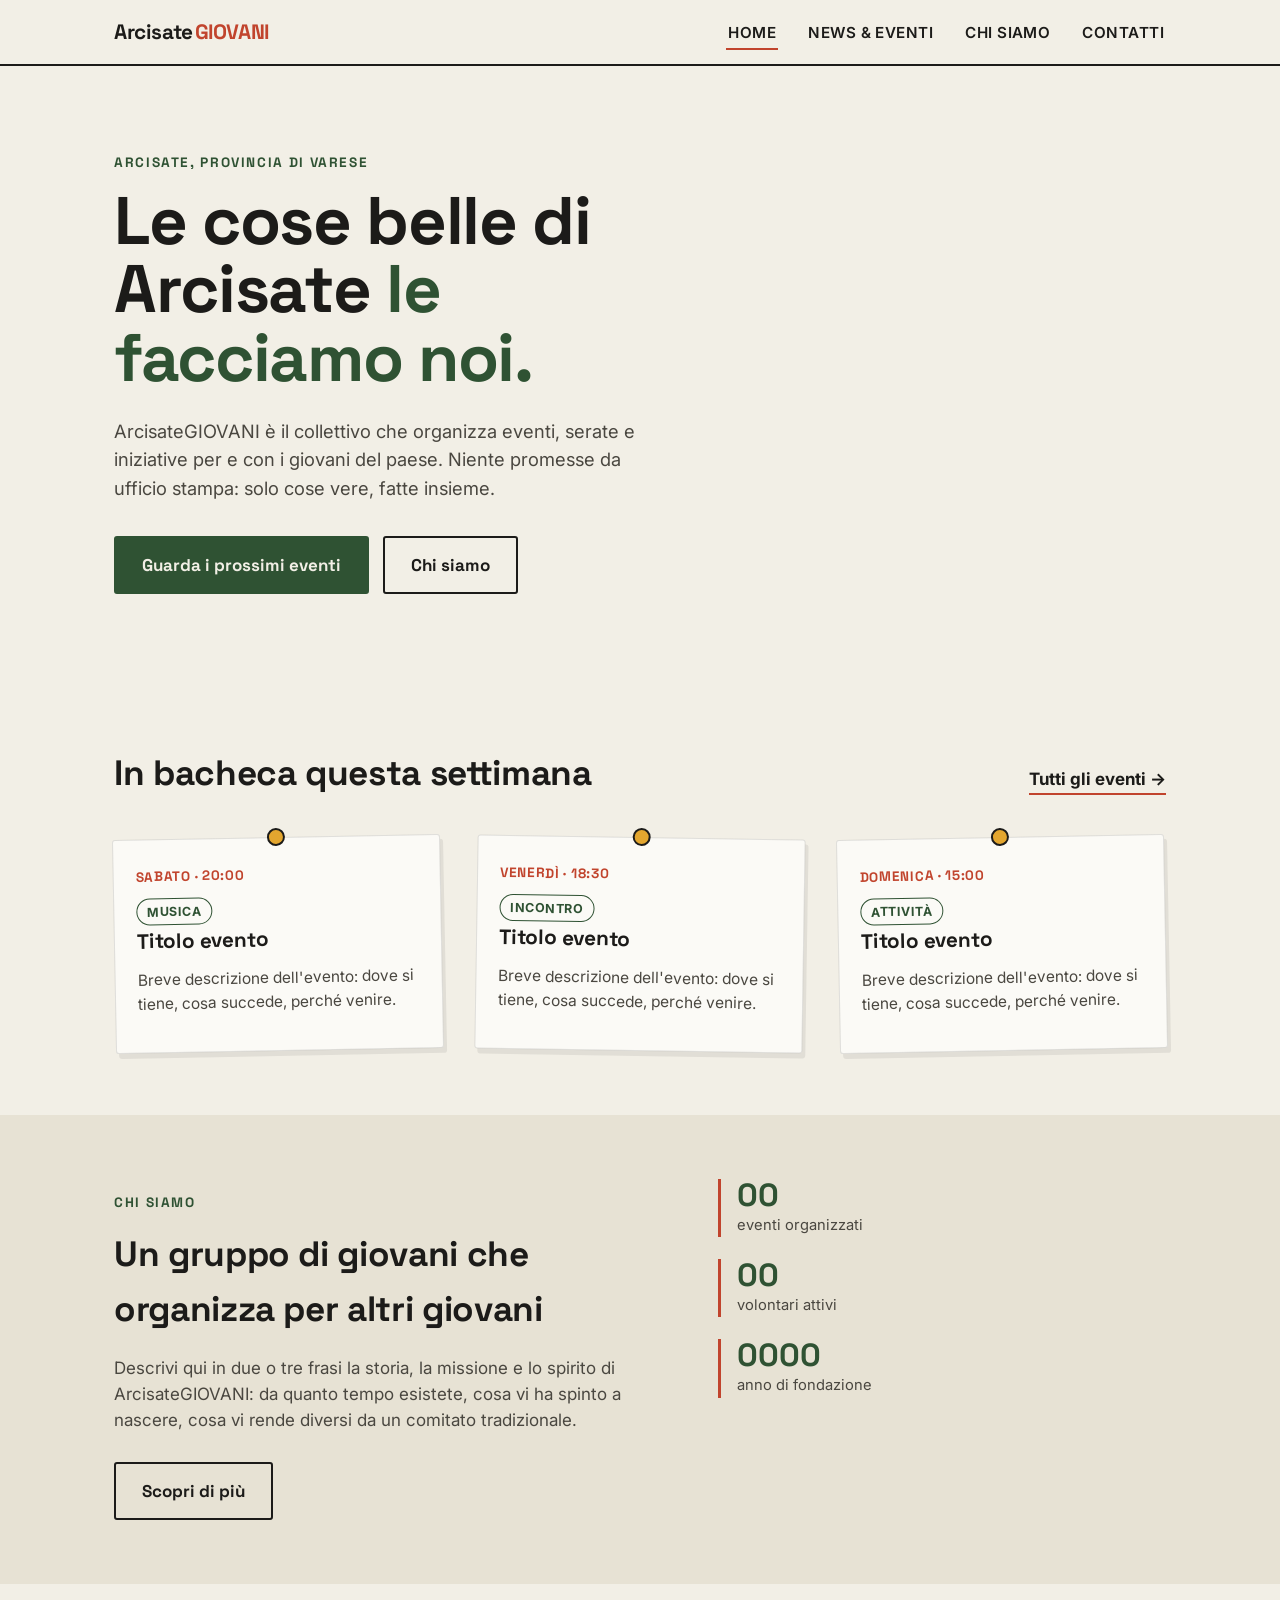
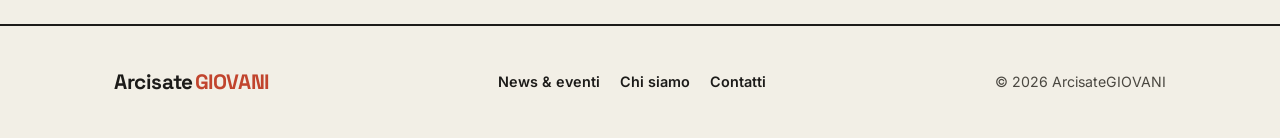
==== index.html @ 80490c34 "Add files via upload" ====
<!DOCTYPE html>
<html lang="it">
<head>
<meta charset="UTF-8">
<meta name="viewport" content="width=device-width, initial-scale=1.0">
<title>ArcisateGIOVANI — Associazione giovanile di Arcisate</title>
<meta name="description" content="ArcisateGIOVANI organizza eventi, iniziative culturali e attività per i giovani di Arcisate. Scopri i prossimi appuntamenti.">
<link rel="preconnect" href="https://fonts.googleapis.com">
<link href="https://fonts.googleapis.com/css2?family=Space+Grotesk:wght@500;700&family=Inter:wght@400;500;600&display=swap" rel="stylesheet">
<link rel="stylesheet" href="style.css">
</head>
<body>

<header class="site-header">
  <div class="wrap">
    <a href="index.html" class="logo">Arcisate<span>GIOVANI</span></a>
    <button class="nav-toggle" aria-expanded="false" aria-label="Apri menu">☰ Menu</button>
    <ul class="nav-links">
      <li><a href="index.html" aria-current="page">Home</a></li>
      <li><a href="blog.html">News & eventi</a></li>
      <li><a href="chi-siamo.html">Chi siamo</a></li>
      <li><a href="contatti.html">Contatti</a></li>
    </ul>
  </div>
</header>

<section class="hero">
  <div class="wrap">
    <p class="eyebrow">Arcisate, provincia di Varese</p>
    <h1>Le cose belle di Arcisate <em>le facciamo noi.</em></h1>
    <p class="lead">ArcisateGIOVANI è il collettivo che organizza eventi, serate e iniziative per e con i giovani del paese. Niente promesse da ufficio stampa: solo cose vere, fatte insieme.</p>
    <div class="btn-row">
      <a href="blog.html" class="btn btn-primary">Guarda i prossimi eventi</a>
      <a href="chi-siamo.html" class="btn btn-secondary">Chi siamo</a>
    </div>
  </div>
</section>

<section>
  <div class="wrap">
    <div class="section-head">
      <h2>In bacheca questa settimana</h2>
      <a href="blog.html" class="see-all">Tutti gli eventi →</a>
    </div>
    <div class="board">

      <article class="flyer">
        <span class="pin"></span>
        <div class="date">Sabato · 20:00</div>
        <span class="tag">Musica</span>
        <h3>Titolo evento</h3>
        <p>Breve descrizione dell'evento: dove si tiene, cosa succede, perché venire.</p>
      </article>

      <article class="flyer">
        <span class="pin"></span>
        <div class="date">Venerdì · 18:30</div>
        <span class="tag">Incontro</span>
        <h3>Titolo evento</h3>
        <p>Breve descrizione dell'evento: dove si tiene, cosa succede, perché venire.</p>
      </article>

      <article class="flyer">
        <span class="pin"></span>
        <div class="date">Domenica · 15:00</div>
        <span class="tag">Attività</span>
        <h3>Titolo evento</h3>
        <p>Breve descrizione dell'evento: dove si tiene, cosa succede, perché venire.</p>
      </article>

    </div>
  </div>
</section>

<section class="alt">
  <div class="wrap about-grid">
    <div>
      <p class="eyebrow" style="font-family:var(--display); text-transform:uppercase; letter-spacing:.12em; font-size:.85rem; color:var(--pine); font-weight:700; margin-bottom:14px;">Chi siamo</p>
      <h2 style="font-family:var(--display); font-size:clamp(1.6rem,3vw,2.2rem); margin:0 0 18px; letter-spacing:-0.01em;">Un gruppo di giovani che organizza per altri giovani</h2>
      <p style="color:var(--ink-soft); max-width:52ch; margin-bottom:28px;">Descrivi qui in due o tre frasi la storia, la missione e lo spirito di ArcisateGIOVANI: da quanto tempo esistete, cosa vi ha spinto a nascere, cosa vi rende diversi da un comitato tradizionale.</p>
      <a href="chi-siamo.html" class="btn btn-secondary">Scopri di più</a>
    </div>
    <ul class="stat-list">
      <li><span class="num">00</span><span class="label">eventi organizzati</span></li>
      <li><span class="num">00</span><span class="label">volontari attivi</span></li>
      <li><span class="num">0000</span><span class="label">anno di fondazione</span></li>
    </ul>
  </div>
</section>

<footer class="site-footer">
  <div class="wrap">
    <a href="index.html" class="logo">Arcisate<span>GIOVANI</span></a>
    <ul class="foot-nav">
      <li><a href="blog.html">News & eventi</a></li>
      <li><a href="chi-siamo.html">Chi siamo</a></li>
      <li><a href="contatti.html">Contatti</a></li>
    </ul>
    <small>© <span id="year"></span> ArcisateGIOVANI</small>
  </div>
</footer>

<script src="script.js"></script>
<script>document.getElementById('year').textContent = new Date().getFullYear();</script>
</body>
</html>
---- style.css ----
/* ============================================
   ArcisateGIOVANI — design tokens
   ============================================ */
:root {
  --paper: #F2EFE6;
  --paper-dark: #E7E2D4;
  --ink: #1C1B19;
  --ink-soft: #4A4740;
  --pine: #2F5233;
  --pine-dark: #223D27;
  --poppy: #C1442D;
  --mustard: #E3A62F;
  --line: rgba(28, 27, 25, 0.12);

  --display: 'Space Grotesk', 'Arial Narrow', sans-serif;
  --body: 'Inter', -apple-system, BlinkMacSystemFont, sans-serif;

  --radius: 3px;
  --max: 1100px;
}

* { box-sizing: border-box; }

html { scroll-behavior: smooth; }

body {
  margin: 0;
  background: var(--paper);
  color: var(--ink);
  font-family: var(--body);
  font-size: 17px;
  line-height: 1.55;
  -webkit-font-smoothing: antialiased;
}

@media (prefers-reduced-motion: reduce) {
  html { scroll-behavior: auto; }
  * { animation: none !important; transition: none !important; }
}

img { max-width: 100%; display: block; }

a { color: inherit; }

.wrap {
  max-width: var(--max);
  margin: 0 auto;
  padding: 0 24px;
}

/* ---------- Header ---------- */
.site-header {
  position: sticky;
  top: 0;
  z-index: 50;
  background: var(--paper);
  border-bottom: 2px solid var(--ink);
}

.site-header .wrap {
  display: flex;
  align-items: center;
  justify-content: space-between;
  padding-top: 16px;
  padding-bottom: 16px;
}

.logo {
  font-family: var(--display);
  font-weight: 700;
  font-size: 1.3rem;
  letter-spacing: -0.02em;
  text-decoration: none;
  color: var(--ink);
  display: flex;
  align-items: baseline;
  gap: 2px;
}

.logo span { color: var(--poppy); }

.nav-links {
  display: flex;
  gap: 28px;
  list-style: none;
  margin: 0;
  padding: 0;
}

.nav-links a {
  text-decoration: none;
  font-weight: 600;
  font-size: 0.95rem;
  text-transform: uppercase;
  letter-spacing: 0.03em;
  padding: 6px 2px;
  border-bottom: 2px solid transparent;
  transition: border-color 0.15s ease;
}

.nav-links a:hover,
.nav-links a[aria-current="page"] {
  border-color: var(--poppy);
}

.nav-toggle {
  display: none;
  background: none;
  border: 2px solid var(--ink);
  border-radius: var(--radius);
  padding: 8px 10px;
  cursor: pointer;
  font-family: var(--display);
  font-weight: 700;
}

@media (max-width: 720px) {
  .nav-toggle { display: block; }
  .nav-links {
    position: absolute;
    top: 100%;
    left: 0;
    right: 0;
    background: var(--paper);
    flex-direction: column;
    gap: 0;
    border-bottom: 2px solid var(--ink);
    max-height: 0;
    overflow: hidden;
    transition: max-height 0.25s ease;
  }
  .nav-links.open { max-height: 300px; }
  .nav-links a {
    display: block;
    padding: 14px 24px;
    border-bottom: 1px solid var(--line);
    border-left: none;
  }
}

/* ---------- Hero ---------- */
.hero {
  padding: 72px 0 88px;
  position: relative;
  overflow: hidden;
}

.hero .eyebrow {
  font-family: var(--display);
  text-transform: uppercase;
  letter-spacing: 0.12em;
  font-size: 0.85rem;
  color: var(--pine);
  font-weight: 700;
  margin-bottom: 14px;
}

.hero h1 {
  font-family: var(--display);
  font-size: clamp(2.4rem, 6vw, 4.2rem);
  line-height: 1.02;
  letter-spacing: -0.02em;
  margin: 0 0 24px;
  max-width: 14ch;
}

.hero h1 em {
  font-style: normal;
  color: var(--pine);
}

.hero p.lead {
  max-width: 46ch;
  font-size: 1.15rem;
  color: var(--ink-soft);
  margin: 0 0 34px;
}

.btn-row { display: flex; gap: 14px; flex-wrap: wrap; }

.btn {
  display: inline-block;
  font-family: var(--display);
  font-weight: 700;
  text-decoration: none;
  padding: 14px 26px;
  border-radius: var(--radius);
  border: 2px solid var(--ink);
  transition: transform 0.12s ease, box-shadow 0.12s ease;
}

.btn-primary {
  background: var(--pine);
  color: var(--paper);
  border-color: var(--pine);
}

.btn-secondary { background: transparent; color: var(--ink); }

.btn:hover { transform: translate(-2px, -2px); box-shadow: 4px 4px 0 var(--ink); }
.btn-primary:hover { box-shadow: 4px 4px 0 var(--pine-dark); }

/* ---------- Section titles ---------- */
.section-head {
  display: flex;
  align-items: baseline;
  justify-content: space-between;
  margin-bottom: 36px;
  gap: 20px;
  flex-wrap: wrap;
}

.section-head h2 {
  font-family: var(--display);
  font-size: clamp(1.6rem, 3vw, 2.2rem);
  margin: 0;
  letter-spacing: -0.01em;
}

.section-head a.see-all {
  font-weight: 700;
  text-decoration: none;
  border-bottom: 2px solid var(--poppy);
  white-space: nowrap;
}

section { padding: 64px 0; }
section.alt { background: var(--paper-dark); }

/* ---------- Corkboard / event cards ---------- */
.board {
  display: grid;
  grid-template-columns: repeat(auto-fit, minmax(240px, 1fr));
  gap: 34px;
}

.flyer {
  background: #FBFAF6;
  border: 1px solid var(--line);
  border-radius: var(--radius);
  padding: 26px 22px 22px;
  position: relative;
  box-shadow: 3px 5px 0 rgba(28,27,25,0.08);
  transition: transform 0.15s ease, box-shadow 0.15s ease;
}

.flyer:nth-child(odd) { transform: rotate(-1.1deg); }
.flyer:nth-child(even) { transform: rotate(0.9deg); }
.flyer:hover { transform: rotate(0deg) translateY(-4px); box-shadow: 5px 8px 0 rgba(28,27,25,0.12); }

.flyer .pin {
  position: absolute;
  top: -10px;
  left: 50%;
  transform: translateX(-50%);
  width: 18px;
  height: 18px;
  border-radius: 50%;
  background: var(--mustard);
  border: 2px solid var(--ink);
}

.flyer .date {
  font-family: var(--display);
  font-weight: 700;
  color: var(--poppy);
  text-transform: uppercase;
  font-size: 0.85rem;
  letter-spacing: 0.05em;
  margin-bottom: 10px;
}

.flyer h3 {
  font-family: var(--display);
  font-size: 1.3rem;
  margin: 0 0 10px;
  letter-spacing: -0.01em;
}

.flyer p {
  color: var(--ink-soft);
  font-size: 0.97rem;
  margin: 0 0 14px;
}

.flyer .tag {
  display: inline-block;
  font-size: 0.78rem;
  font-weight: 700;
  text-transform: uppercase;
  letter-spacing: 0.04em;
  color: var(--pine);
  border: 1.5px solid var(--pine);
  border-radius: 20px;
  padding: 3px 10px;
}

/* ---------- Chi siamo / about blocks ---------- */
.about-grid {
  display: grid;
  grid-template-columns: 1.1fr 0.9fr;
  gap: 56px;
  align-items: start;
}

@media (max-width: 800px) {
  .about-grid { grid-template-columns: 1fr; }
}

.stat-list { list-style: none; margin: 0; padding: 0; display: grid; gap: 22px; }
.stat-list li { border-left: 3px solid var(--poppy); padding-left: 16px; }
.stat-list .num {
  font-family: var(--display);
  font-size: 2rem;
  font-weight: 700;
  color: var(--pine);
  display: block;
  line-height: 1;
}
.stat-list .label { color: var(--ink-soft); font-size: 0.92rem; }

/* ---------- Contact ---------- */
.contact-grid {
  display: grid;
  grid-template-columns: 1fr 1fr;
  gap: 48px;
}

@media (max-width: 800px) {
  .contact-grid { grid-template-columns: 1fr; }
}

.field { margin-bottom: 18px; }
.field label {
  display: block;
  font-family: var(--display);
  font-weight: 700;
  font-size: 0.85rem;
  text-transform: uppercase;
  letter-spacing: 0.04em;
  margin-bottom: 6px;
}
.field input, .field textarea {
  width: 100%;
  font-family: var(--body);
  font-size: 1rem;
  padding: 12px 14px;
  border: 2px solid var(--ink);
  border-radius: var(--radius);
  background: #FBFAF6;
  color: var(--ink);
}
.field textarea { resize: vertical; min-height: 120px; }

.contact-info { display: grid; gap: 26px; }
.contact-info h3 {
  font-family: var(--display);
  margin: 0 0 6px;
  font-size: 1.1rem;
}
.contact-info p { margin: 0; color: var(--ink-soft); }
.contact-info a { text-decoration: none; border-bottom: 2px solid var(--poppy); font-weight: 600; }

/* ---------- Footer ---------- */
.site-footer {
  border-top: 2px solid var(--ink);
  padding: 40px 0;
  margin-top: 40px;
}
.site-footer .wrap {
  display: flex;
  justify-content: space-between;
  align-items: center;
  flex-wrap: wrap;
  gap: 16px;
}
.site-footer .foot-nav {
  display: flex;
  gap: 20px;
  list-style: none;
  padding: 0;
  margin: 0;
  font-size: 0.9rem;
  font-weight: 600;
}
.site-footer .foot-nav a { text-decoration: none; }
.site-footer small { color: var(--ink-soft); }

/* ---------- Page header (blog/chi siamo/contatti) ---------- */
.page-hero {
  padding: 56px 0 40px;
  border-bottom: 2px solid var(--ink);
}
.page-hero .eyebrow {
  font-family: var(--display);
  text-transform: uppercase;
  letter-spacing: 0.12em;
  font-size: 0.85rem;
  color: var(--pine);
  font-weight: 700;
  margin-bottom: 12px;
}
.page-hero h1 {
  font-family: var(--display);
  font-size: clamp(2rem, 5vw, 3.2rem);
  margin: 0;
  letter-spacing: -0.02em;
}
.page-hero p { max-width: 50ch; color: var(--ink-soft); font-size: 1.05rem; margin-top: 14px; }
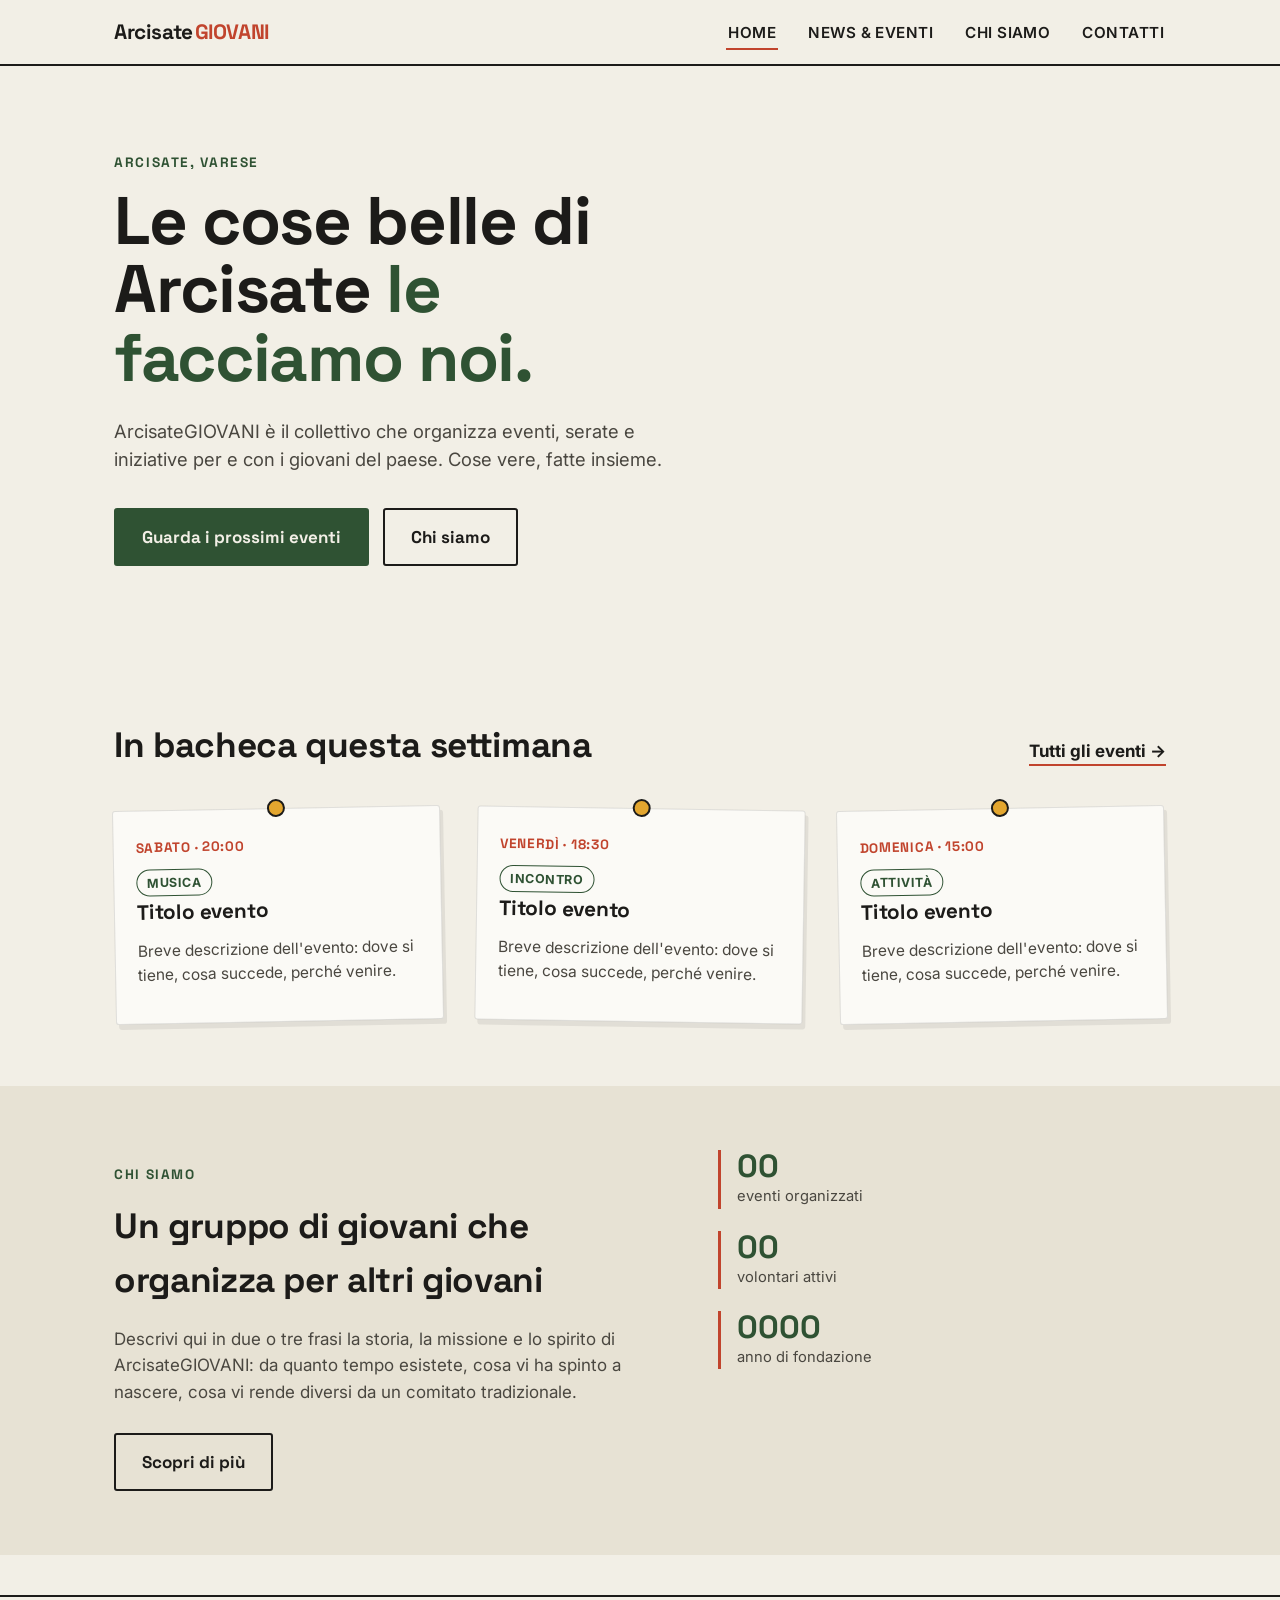
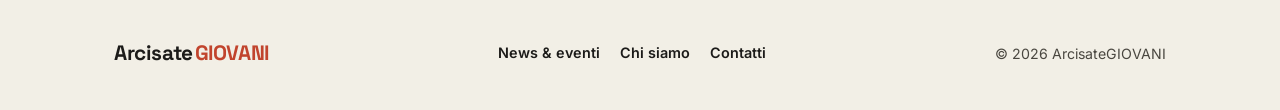
==== commit d2c9bb43: "Update eyebrow text and simplify lead paragraph" ====
--- a/index.html
+++ b/index.html
@@ -26,9 +26,9 @@
 
 <section class="hero">
   <div class="wrap">
-    <p class="eyebrow">Arcisate, provincia di Varese</p>
+    <p class="eyebrow">Arcisate, Varese</p>
     <h1>Le cose belle di Arcisate <em>le facciamo noi.</em></h1>
-    <p class="lead">ArcisateGIOVANI è il collettivo che organizza eventi, serate e iniziative per e con i giovani del paese. Niente promesse da ufficio stampa: solo cose vere, fatte insieme.</p>
+    <p class="lead">ArcisateGIOVANI è il collettivo che organizza eventi, serate e iniziative per e con i giovani del paese. Cose vere, fatte insieme.</p>
     <div class="btn-row">
       <a href="blog.html" class="btn btn-primary">Guarda i prossimi eventi</a>
       <a href="chi-siamo.html" class="btn btn-secondary">Chi siamo</a>
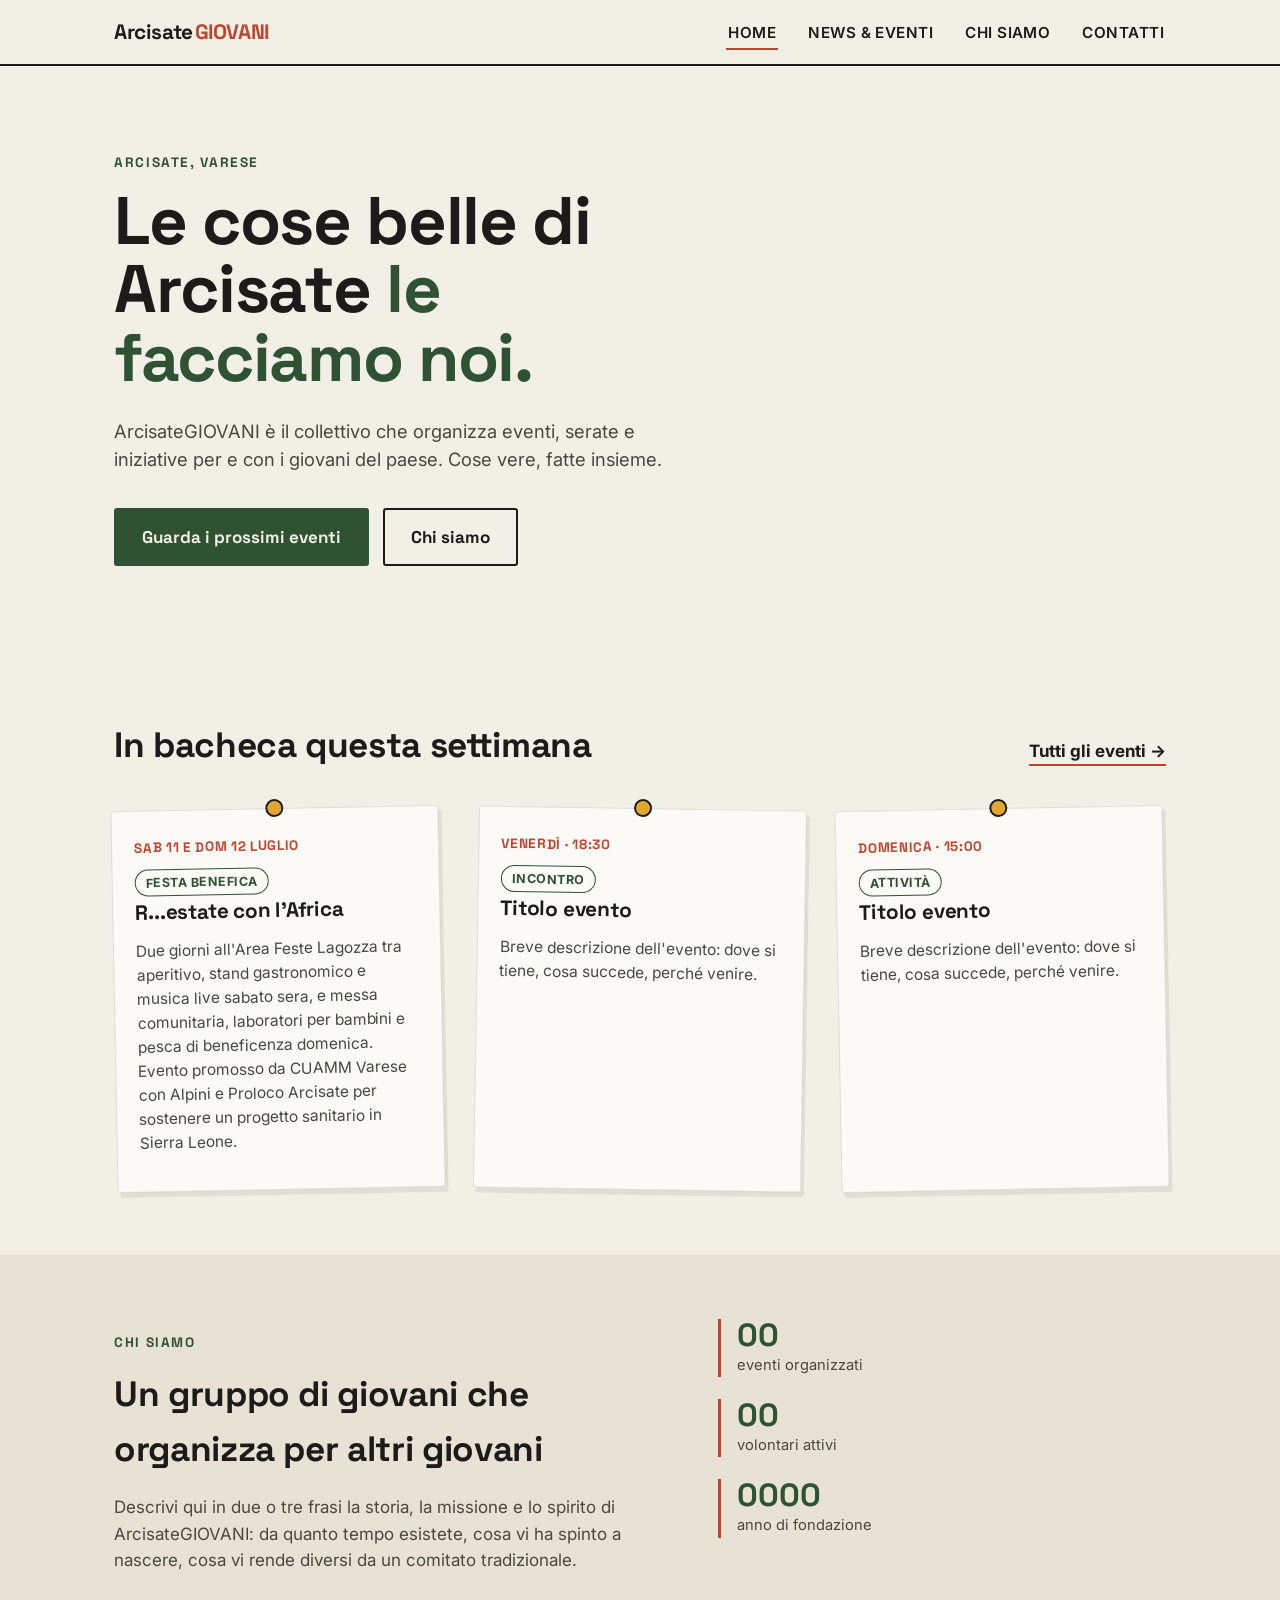
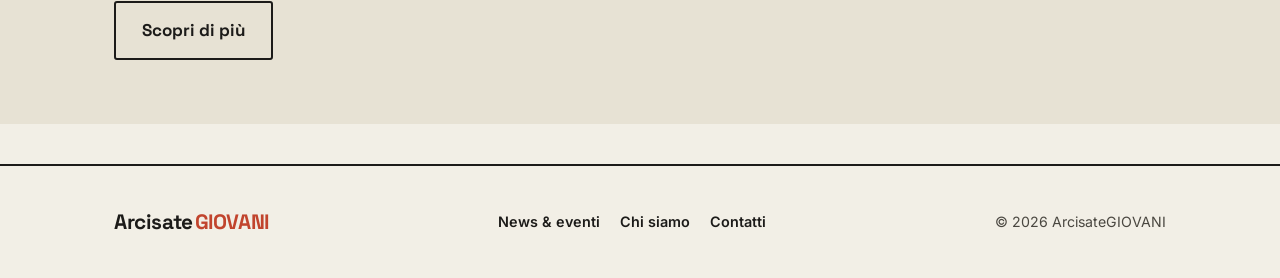
==== commit c80fab74: "Add charity festival event flyer Added a new event flyer for a charity festival with details." ====
--- a/index.html
+++ b/index.html
@@ -44,13 +44,13 @@
     </div>
     <div class="board">
 
-      <article class="flyer">
-        <span class="pin"></span>
-        <div class="date">Sabato · 20:00</div>
-        <span class="tag">Musica</span>
-        <h3>Titolo evento</h3>
-        <p>Breve descrizione dell'evento: dove si tiene, cosa succede, perché venire.</p>
-      </article>
+<article class="flyer">
+  <span class="pin"></span>
+  <div class="date">Sab 11 e Dom 12 luglio</div>
+  <span class="tag">Festa benefica</span>
+  <h3>R...estate con l'Africa</h3>
+  <p>Due giorni all'Area Feste Lagozza tra aperitivo, stand gastronomico e musica live sabato sera, e messa comunitaria, laboratori per bambini e pesca di beneficenza domenica. Evento promosso da CUAMM Varese con Alpini e Proloco Arcisate per sostenere un progetto sanitario in Sierra Leone.</p>
+</article>
 
       <article class="flyer">
         <span class="pin"></span>
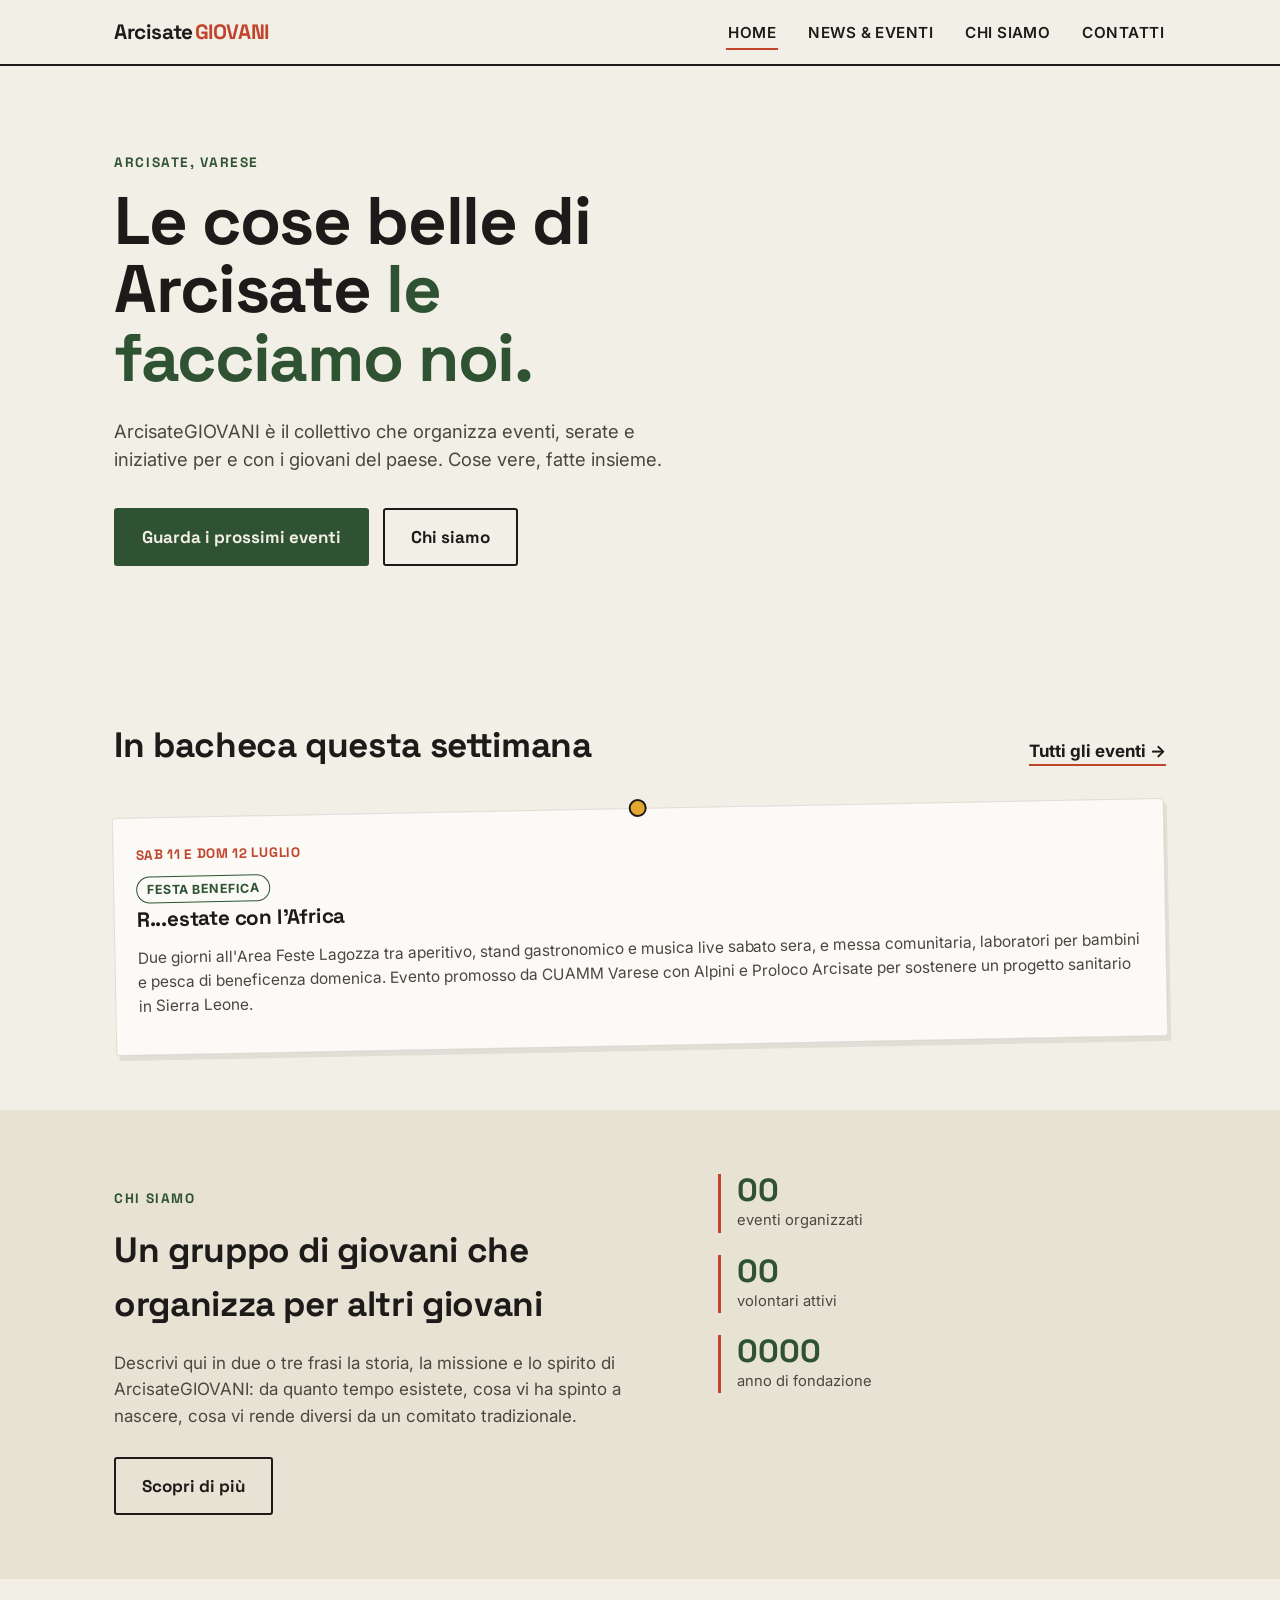
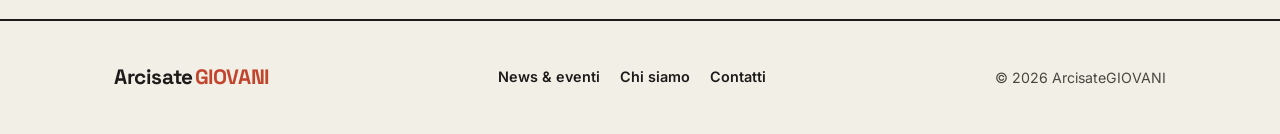
==== commit 9fb6f60a: "Update index.html" ====
--- a/index.html
+++ b/index.html
@@ -52,21 +52,8 @@
   <p>Due giorni all'Area Feste Lagozza tra aperitivo, stand gastronomico e musica live sabato sera, e messa comunitaria, laboratori per bambini e pesca di beneficenza domenica. Evento promosso da CUAMM Varese con Alpini e Proloco Arcisate per sostenere un progetto sanitario in Sierra Leone.</p>
 </article>
 
-      <article class="flyer">
-        <span class="pin"></span>
-        <div class="date">Venerdì · 18:30</div>
-        <span class="tag">Incontro</span>
-        <h3>Titolo evento</h3>
-        <p>Breve descrizione dell'evento: dove si tiene, cosa succede, perché venire.</p>
-      </article>
 
-      <article class="flyer">
-        <span class="pin"></span>
-        <div class="date">Domenica · 15:00</div>
-        <span class="tag">Attività</span>
-        <h3>Titolo evento</h3>
-        <p>Breve descrizione dell'evento: dove si tiene, cosa succede, perché venire.</p>
-      </article>
+    
 
     </div>
   </div>
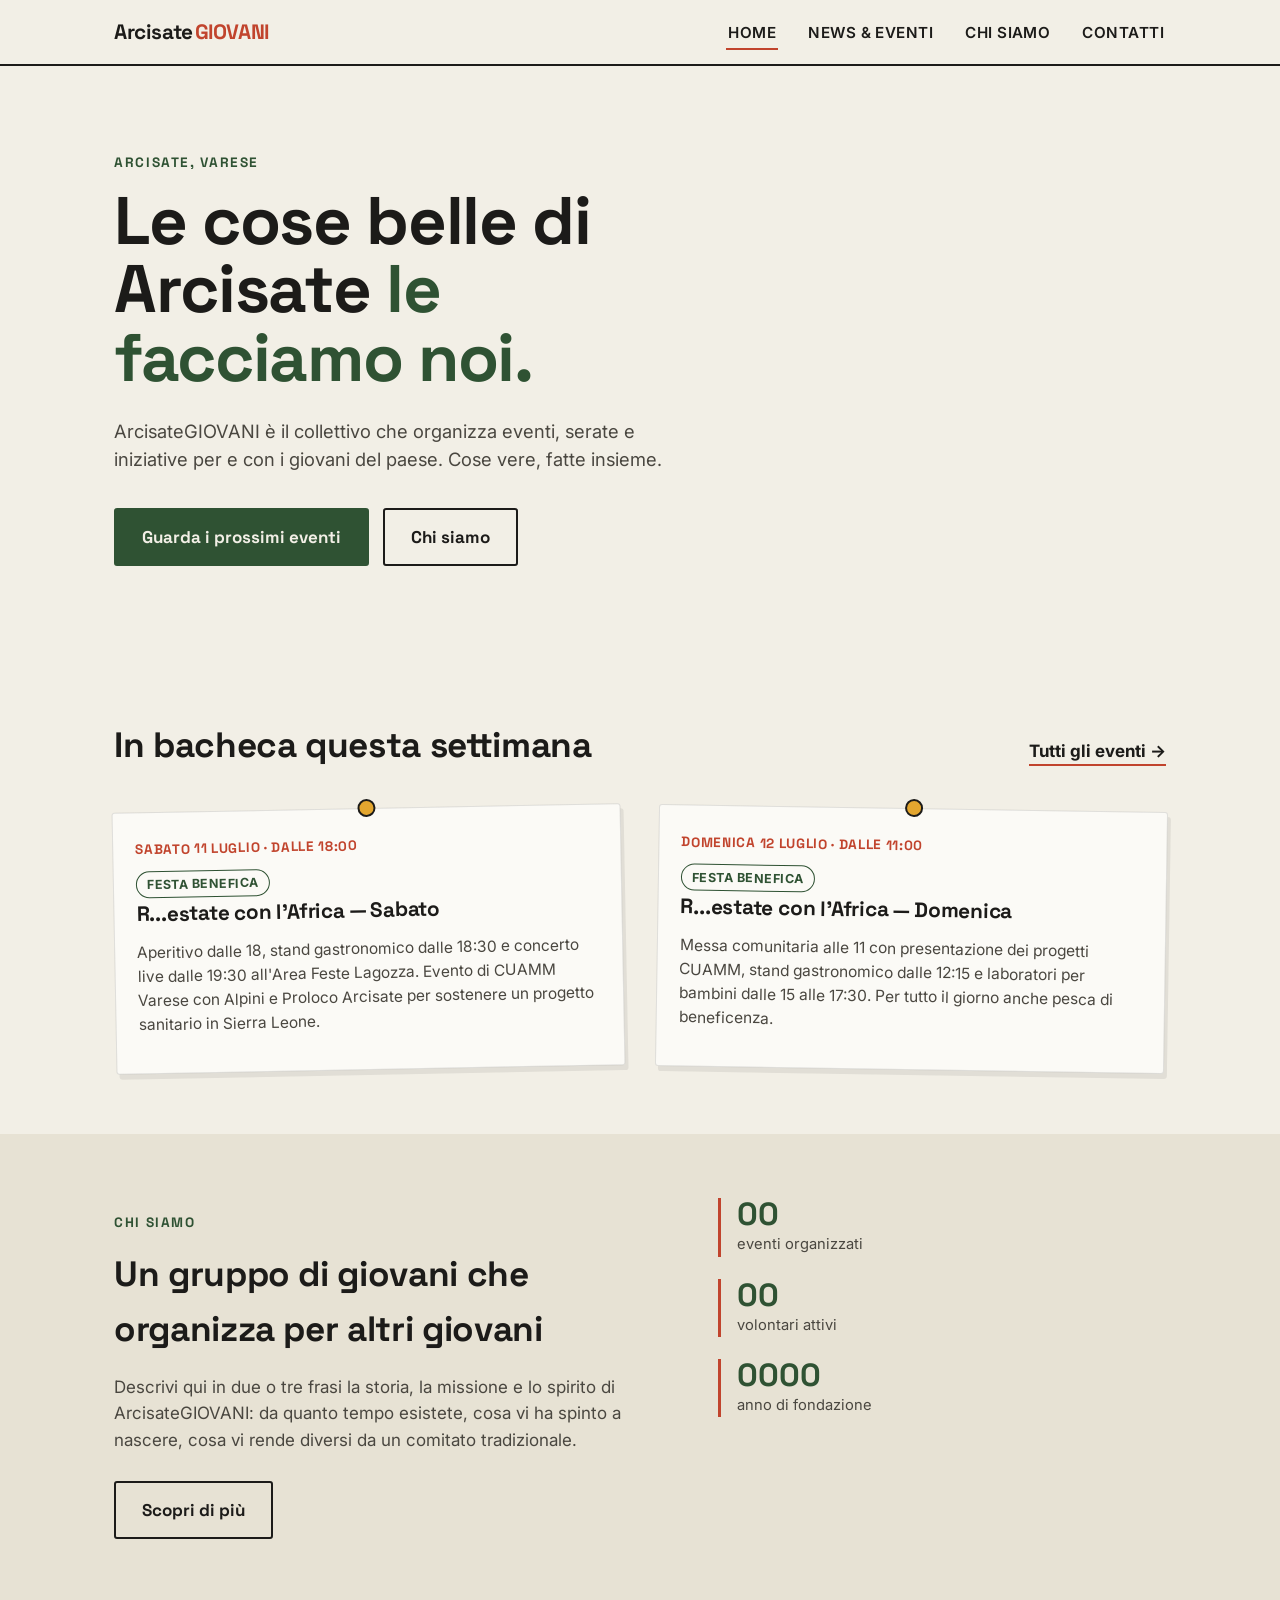
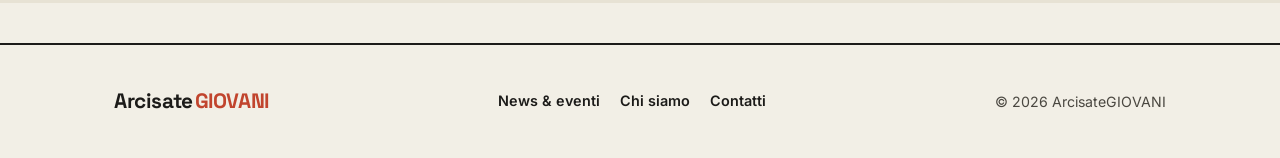
==== commit fc73bbbc: "Update index.html" ====
--- a/index.html
+++ b/index.html
@@ -46,13 +46,19 @@
 
 <article class="flyer">
   <span class="pin"></span>
-  <div class="date">Sab 11 e Dom 12 luglio</div>
+  <div class="date">Sabato 11 luglio · dalle 18:00</div>
   <span class="tag">Festa benefica</span>
-  <h3>R...estate con l'Africa</h3>
-  <p>Due giorni all'Area Feste Lagozza tra aperitivo, stand gastronomico e musica live sabato sera, e messa comunitaria, laboratori per bambini e pesca di beneficenza domenica. Evento promosso da CUAMM Varese con Alpini e Proloco Arcisate per sostenere un progetto sanitario in Sierra Leone.</p>
+  <h3>R...estate con l'Africa — Sabato</h3>
+  <p>Aperitivo dalle 18, stand gastronomico dalle 18:30 e concerto live dalle 19:30 all'Area Feste Lagozza. Evento di CUAMM Varese con Alpini e Proloco Arcisate per sostenere un progetto sanitario in Sierra Leone.</p>
 </article>
 
-
+<article class="flyer">
+  <span class="pin"></span>
+  <div class="date">Domenica 12 luglio · dalle 11:00</div>
+  <span class="tag">Festa benefica</span>
+  <h3>R...estate con l'Africa — Domenica</h3>
+  <p>Messa comunitaria alle 11 con presentazione dei progetti CUAMM, stand gastronomico dalle 12:15 e laboratori per bambini dalle 15 alle 17:30. Per tutto il giorno anche pesca di beneficenza.</p>
+</article>
     
 
     </div>
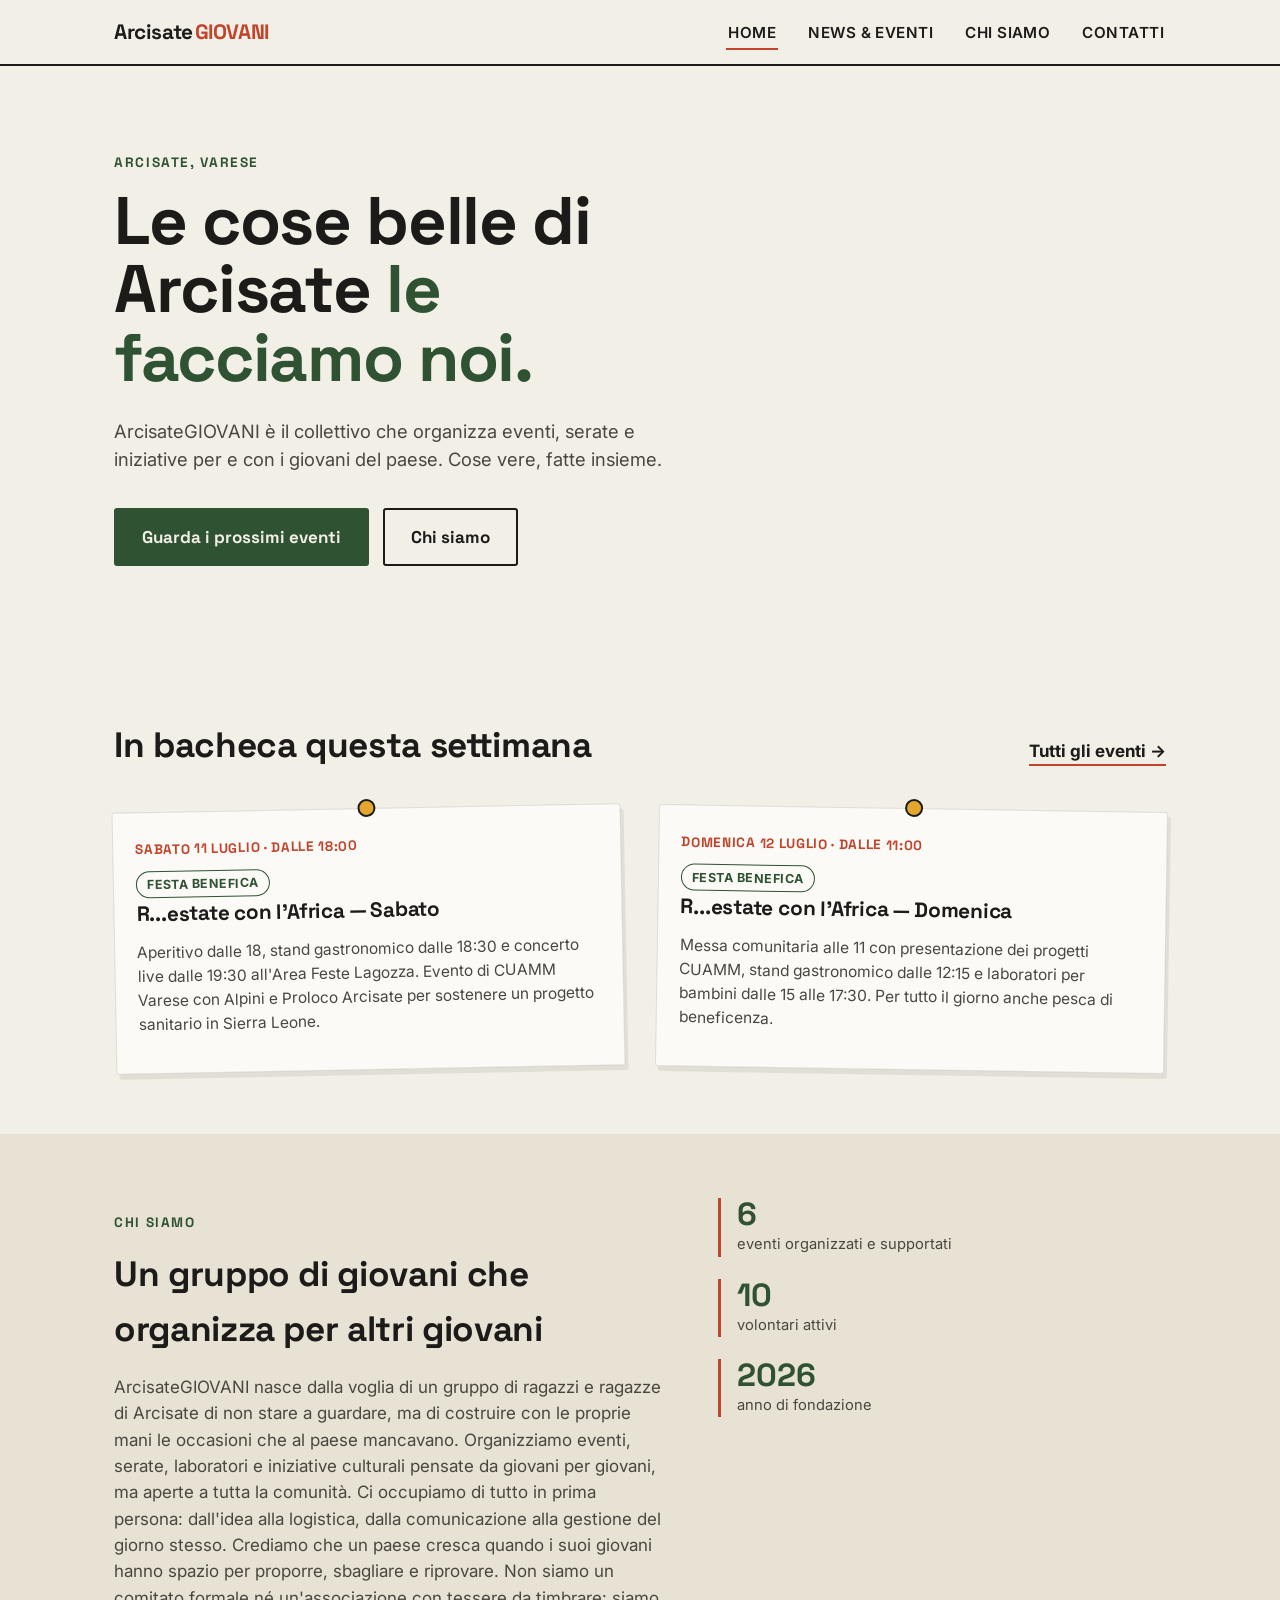
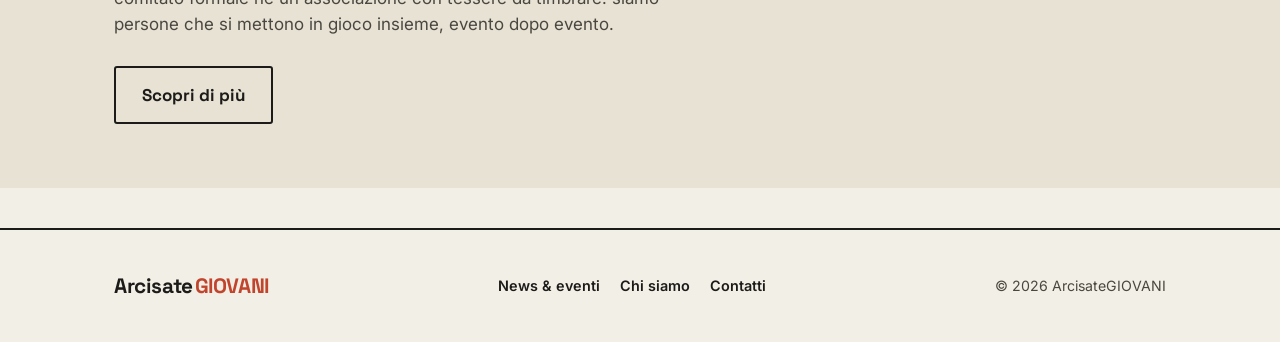
==== commit 6bc784c1: "Update index.html" ====
--- a/index.html
+++ b/index.html
@@ -70,13 +70,13 @@
     <div>
       <p class="eyebrow" style="font-family:var(--display); text-transform:uppercase; letter-spacing:.12em; font-size:.85rem; color:var(--pine); font-weight:700; margin-bottom:14px;">Chi siamo</p>
       <h2 style="font-family:var(--display); font-size:clamp(1.6rem,3vw,2.2rem); margin:0 0 18px; letter-spacing:-0.01em;">Un gruppo di giovani che organizza per altri giovani</h2>
-      <p style="color:var(--ink-soft); max-width:52ch; margin-bottom:28px;">Descrivi qui in due o tre frasi la storia, la missione e lo spirito di ArcisateGIOVANI: da quanto tempo esistete, cosa vi ha spinto a nascere, cosa vi rende diversi da un comitato tradizionale.</p>
+      <p style="color:var(--ink-soft); max-width:52ch; margin-bottom:28px;">ArcisateGIOVANI nasce dalla voglia di un gruppo di ragazzi e ragazze di Arcisate di non stare a guardare, ma di costruire con le proprie mani le occasioni che al paese mancavano. Organizziamo eventi, serate, laboratori e iniziative culturali pensate da giovani per giovani, ma aperte a tutta la comunità. Ci occupiamo di tutto in prima persona: dall'idea alla logistica, dalla comunicazione alla gestione del giorno stesso. Crediamo che un paese cresca quando i suoi giovani hanno spazio per proporre, sbagliare e riprovare. Non siamo un comitato formale né un'associazione con tessere da timbrare: siamo persone che si mettono in gioco insieme, evento dopo evento.</p>
       <a href="chi-siamo.html" class="btn btn-secondary">Scopri di più</a>
     </div>
     <ul class="stat-list">
-      <li><span class="num">00</span><span class="label">eventi organizzati</span></li>
-      <li><span class="num">00</span><span class="label">volontari attivi</span></li>
-      <li><span class="num">0000</span><span class="label">anno di fondazione</span></li>
+      <li><span class="num">6</span><span class="label">eventi organizzati e supportati</span></li>
+      <li><span class="num">10</span><span class="label">volontari attivi</span></li>
+      <li><span class="num">2026</span><span class="label">anno di fondazione</span></li>
     </ul>
   </div>
 </section>
